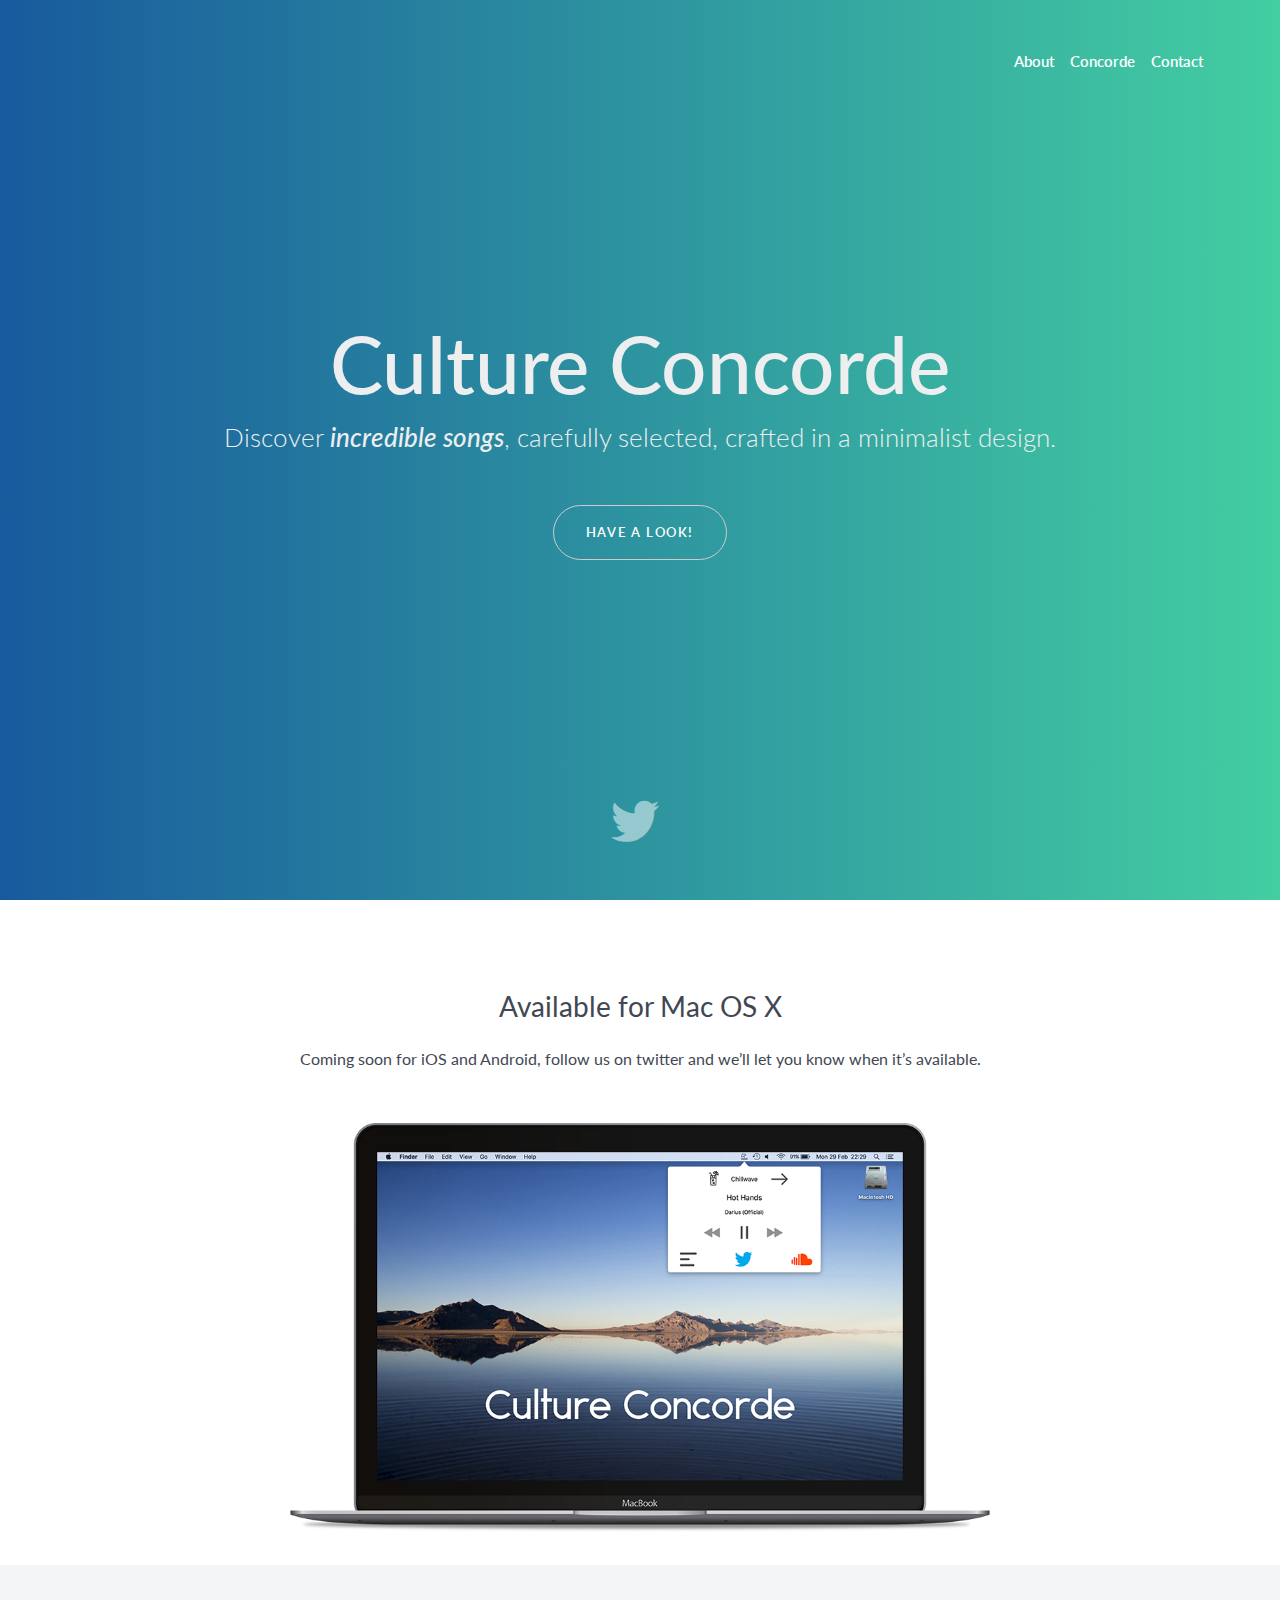
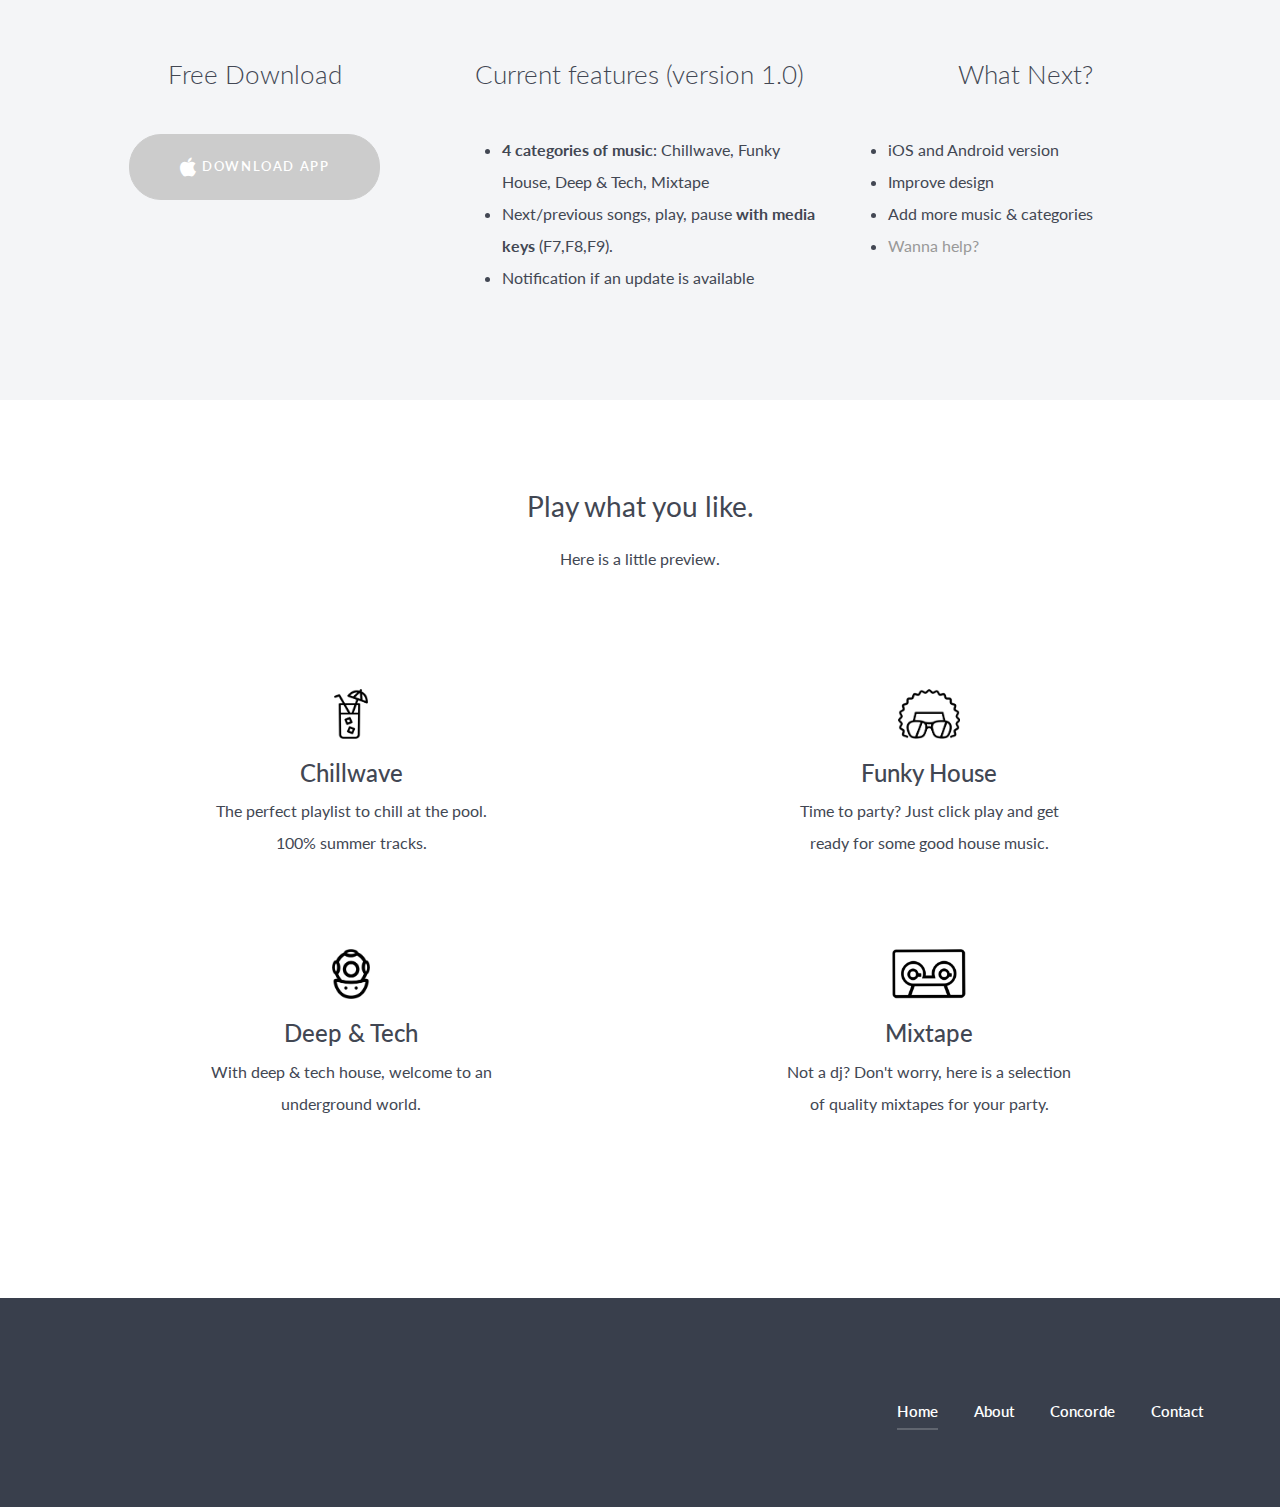
==== index.html @ 2f6b01ec "First commit" ====
<!DOCTYPE html>
<html lang="en">
  <head>
    <meta charset="utf-8">
    <meta name="viewport" content="width=device-width, initial-scale=1">
    <meta http-equiv="x-ua-compatible" content="ie=edge">
    <title>Culture Concorde: Free Music Player by Not My Fault.</title>
    <meta name="description" content="Handpicked music" />
    <meta name="keywords" content="free mac player, music, chill, house, deep house, mixtapes, osx" />
    <meta name="author" content="Pierre Bresson" />
    <link rel="stylesheet" href="css/cc.css">
    <link rel="stylesheet" href="css/style.css">    
    <link rel="stylesheet" href="fonts/font-awesome/css/font-awesome.min.css">
  </head>

  <body>
    <nav class="navbar navbar-dark bg-inverse bg-inverse-custom navbar-fixed-top">
      <div class="container">
        <a class="navbar-toggler hidden-md-up pull-right" data-toggle="collapse" href="#collapsingNavbar" aria-expanded="false" aria-controls="collapsingNavbar">
        &#9776;
        </a>
        <a class="navbar-toggler navbar-toggler-custom hidden-md-up pull-right" data-toggle="collapse" href="#collapsingMobileUser" aria-expanded="false" aria-controls="collapsingMobileUser">
        </a>
        <div id="collapsingNavbar" class="collapse navbar-toggleable-custom" role="tabpanel" aria-labelledby="collapsingNavbar">
          <ul class="nav navbar-nav pull-right">

            <li class="nav-item nav-item-toggable">
              <a class="nav-link" href="about.html">About</a>
            </li>

            <li class="nav-item nav-item-toggable">
              <a class="nav-link" href="concorde.html">Concorde</a>
            </li>

            <li class="nav-item nav-item-toggable">
              <a class="nav-link" href="contact.html">Contact</a>
            </li>

          </ul>
        </div>
    </nav>

    <header class="jumbotron home-jumbo bg-inverse text-center center-vertically" role="banner">
      <div class="container">
        <h1 class="display-3">Culture Concorde</h1>
        <h2 class="m-b-lg">Discover <em>incredible songs</em>, carefully selected, crafted in a minimalist design.</h2>
        <a class="btn btn-secondary-outline m-b-md" href="#intro" role="button">Have a look!</a>
        <ul class="list-inline social-share">
          <li><a class="nav-link" href="https://twitter.com/CultureConcorde" target="_blank"><span class="icon-twitter"></span></a></li>
        </ul>
      </div>
    </header>

    <section id="intro" class="section-intro text-center hidden-overflow">
      <div class="container">
        <h3>Available for Mac OS X</h3>
        <p>Coming soon for iOS and Android, follow us on twitter and we’ll let you know when it’s available.</p>
        <br>
        <img src="img/mock.png" alt="iPad mock" width="700" class="img-responsive center-block">
        </br>
      </div>
    </section>

    <section class="bg-faded section-features">
      <div class="container">
        <div class="row">
          <div class="col-md-4 text-center">
            <h2>Free Download</h2>
            <br>
            <a class="btn btn-secondary-outline-download m-b-md" href="app.zip" role="button"></span><i class="fa fa-apple"></i>Download App</a>
          </div>
          <div class="col-md-4">
            <h2 class="text-center">Current features (version 1.0)</h2>
            <br>
            <ul>
              <li><b>4 categories of music</b>: Chillwave, Funky House, Deep & Tech, Mixtape</li>
              <li>Next/previous songs, play, pause <b>with media keys</b> (F7,F8,F9).</li>
              <li>Notification if an update is available</li>
            </ul>
          </div>
          <div class="col-md-4">
            <h2 class="text-center">What Next?</h2>
            <br>
            <ul>
              <li>iOS and Android version</li>
              <li>Improve design</li>
              <li>Add more music & categories</li>
              <li><a href="contact.html">Wanna help?</a></li>
            </ul>
          </div>
        </div>
      </div>
    </section>

    <section class="section-text">
      <div class="container text-center">
        <h3>Play what you like.</h3>
        <p>Here is a little preview.</p>
        <div class="row p-y-lg text-center">

          <div class="col-md-6">
            <div class="category">
            	<img src="img/chill.png" height="50" class="center-block category-image">
        			<h4>Chillwave</h4>
        			<p>
              The perfect playlist to chill at the pool. 100% summer tracks.
        			</p>
            </div>
          </div>

          <div class="col-md-6">
            <div class="category">
            	<img src="img/funky.png" height="50" class="center-block category-image">
        			<h4>Funky House</h4>
        			<p>
              Time to party? Just click play and get ready for some good house music.
        			</p>
              </div>
          </div>

          <div class="col-md-6">
            <div class="category">
            	<img src="img/deep.png" height="50" class="center-block category-image">
        			<h4>Deep & Tech</h4>
        			<p>
              With deep & tech house, welcome to an underground world.
        			</p>
            </div>
          </div>

          <div class="col-md-6">
            <div class="category">
            	<img src="img/mixtape.png" height="50" class="center-block category-image">
        			<h4>Mixtape</h4>
        			<p>
              Not a dj? Don't worry, here is a selection of quality mixtapes for your party. 
        			</p>
            </div>
          </div>   

        </div>
      </div>
    </section>


    <footer class="section-footer bg-inverse" role="contentinfo">
      <div class="container">
        <div class="row">
          <div class="col-md-6 col-lg-5">
          </div>
          <div class="col-md-6 col-lg-7">
            <ul class="list-inline m-b-0">
              <li class="active"><a href="#">Home</a></li>
              <li><a href="about.html">About</a></li>
              <li><a href="concorde.html">Concorde</a></li>
              <li><a href="contact.html">Contact</a></li>
            </ul>
          </div>
        </div>
      </div>
    </footer>

    <script src="https://ajax.googleapis.com/ajax/libs/jquery/2.1.4/jquery.min.js"></script>
    <script src="js/soundmanager/soundmanager2-jsmin.js"></script>
    <script src="js/peakPlayer.js"></script>
    <script src="js/script.js"></script>
  </body>
</html>
---- css/style.css ----
a {
  color: #999;
}

.btn-secondary-outline-download {
    color: #fff;
    background-color: #ccc;
    border-color: #ccc;
}

.btn-secondary-outline-contact:focus,
.btn-secondary-outline-contact:active,
.btn-secondary-outline-contact:hover,
.btn-secondary-outline-contact {
    color: #fff;
    background-color: #43cea2;
    border-color: #43cea2;
}

.category{
  width: 300px;
  margin: auto;
  margin-top: 50px;
  margin-bottom: 40px;
}

.category-image{
  margin-bottom: 20px;
}

.home-jumbo {
  background: #43cea2; /* fallback for old browsers */
  background: -webkit-linear-gradient(to left, #43cea2 , #185a9d); /* Chrome 10-25, Safari 5.1-6 */
  background: linear-gradient(to left, #43cea2 , #185a9d); /* W3C, IE 10+/ Edge, Firefox 16+, Chrome 26+, Opera 12+, Safari 7+ */
}

.logo {
  margin-top: 0.5rem;
  font-size: 25px;
  font-weight: 200;
}

.head-concorde {
	margin: 100px 0px 0px 0px;
}

.head-about {
  margin-top: 150px;
  margin-bottom: 80px;
}

.head-about-text {
  margin-top: 70px;
}

.section-about {
  padding-top: 100px;
  padding-bottom: 100px;
}

.col-md-9 {
	padding-left: 0px;
	padding-right: 0px;
}

.col-md-12 {
	padding-left: 0px;
	padding-right: 0px;
}
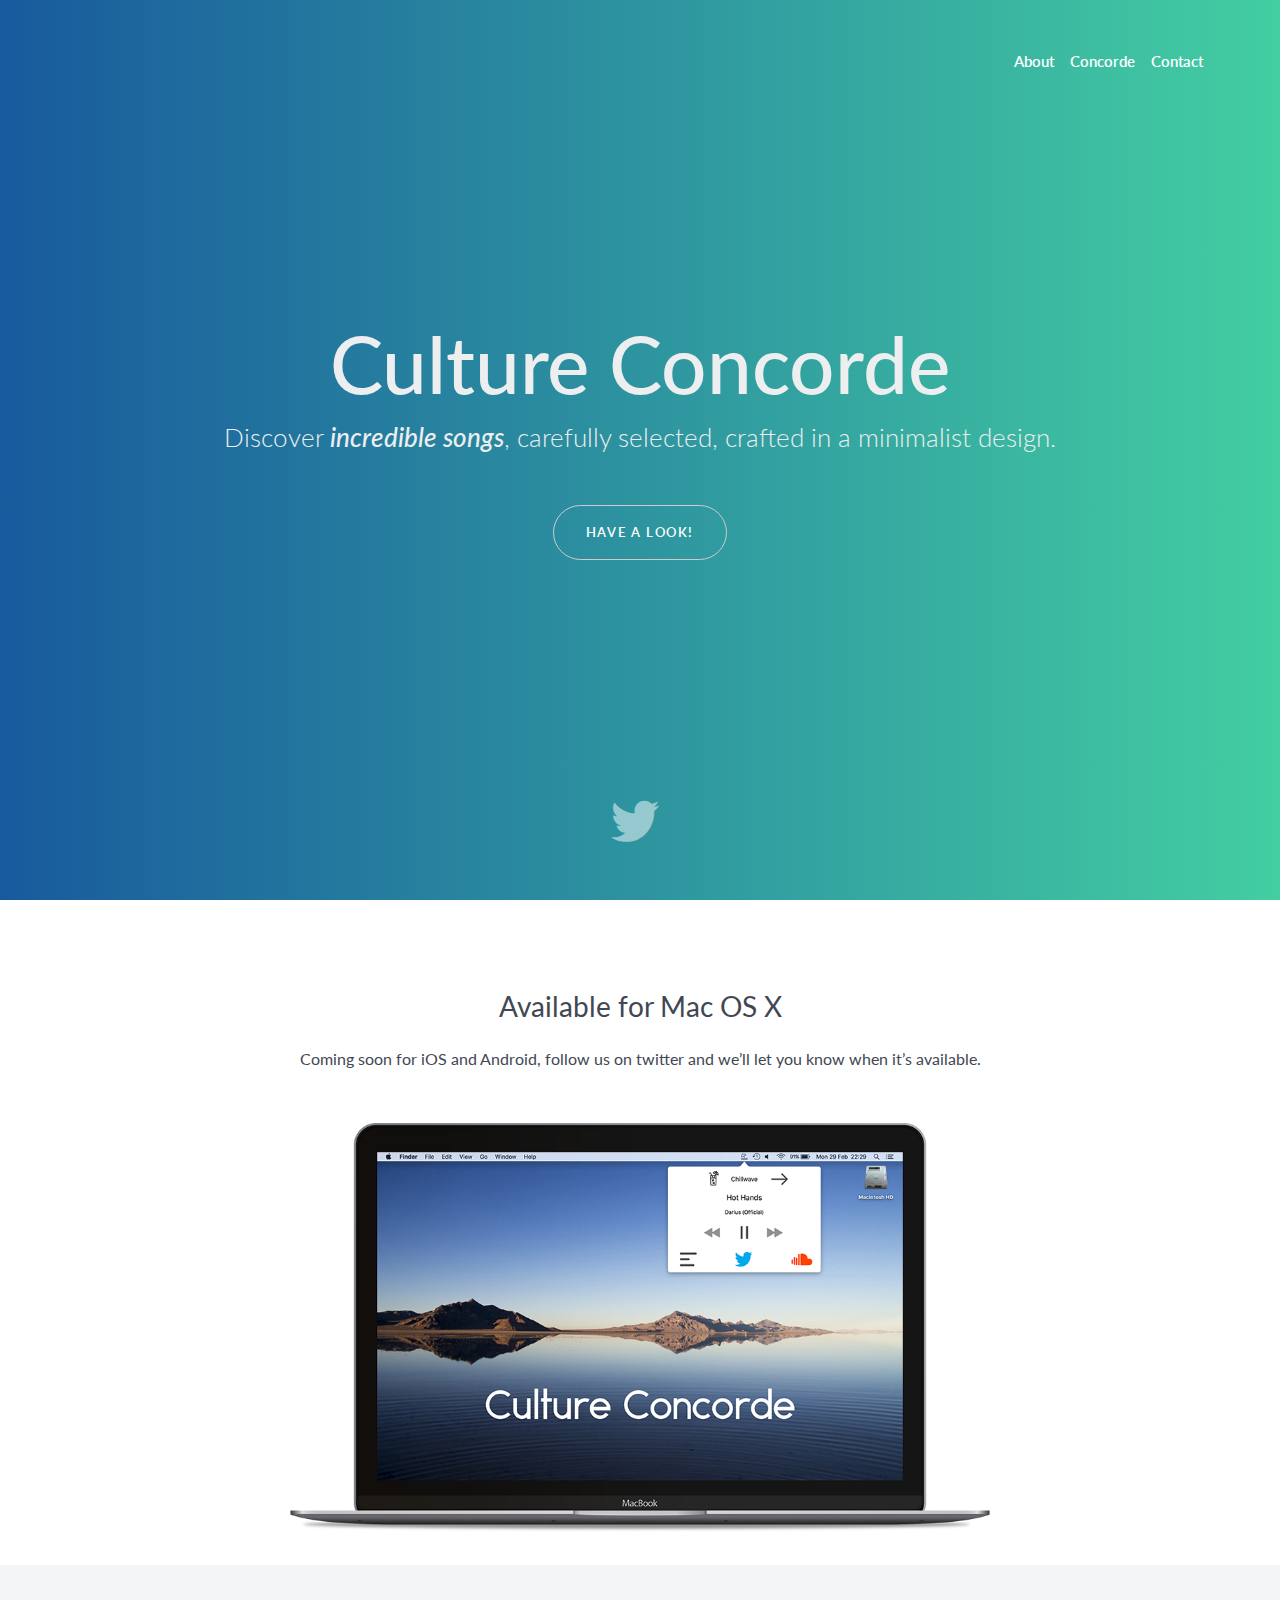
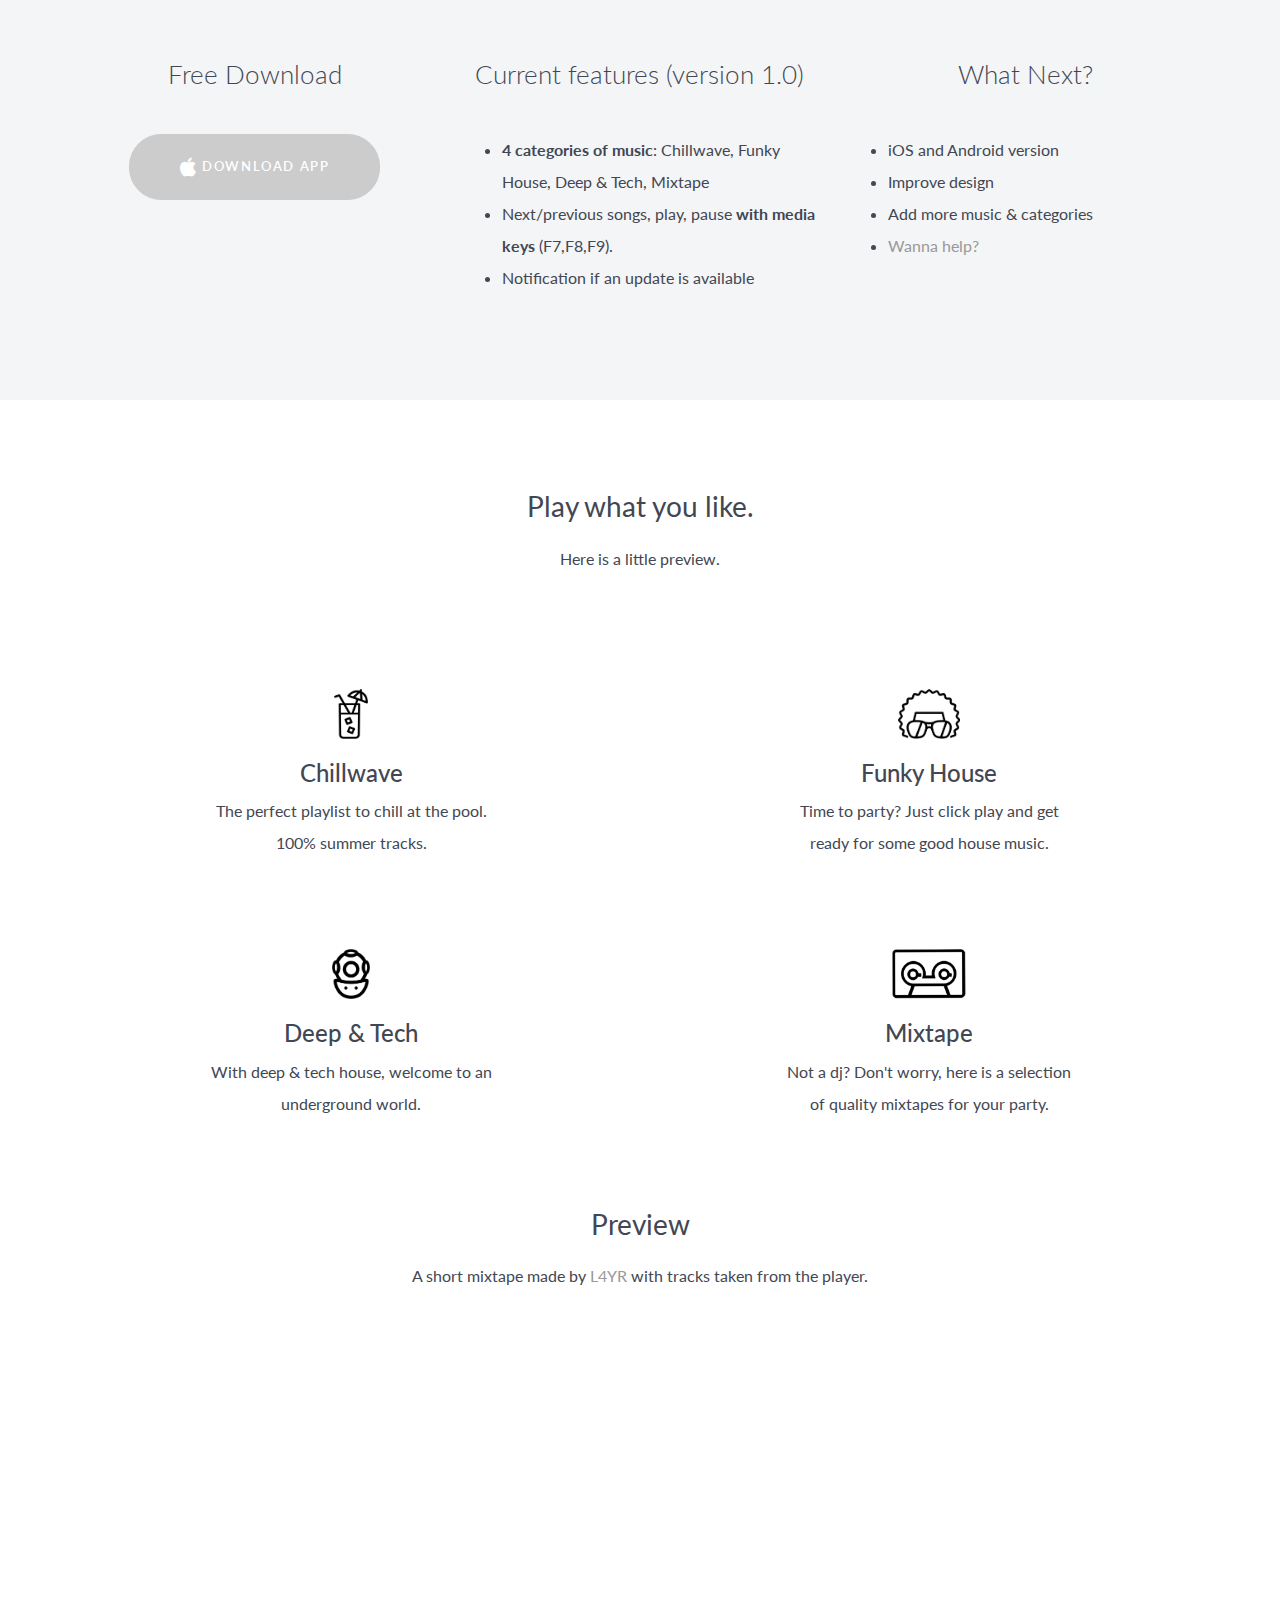
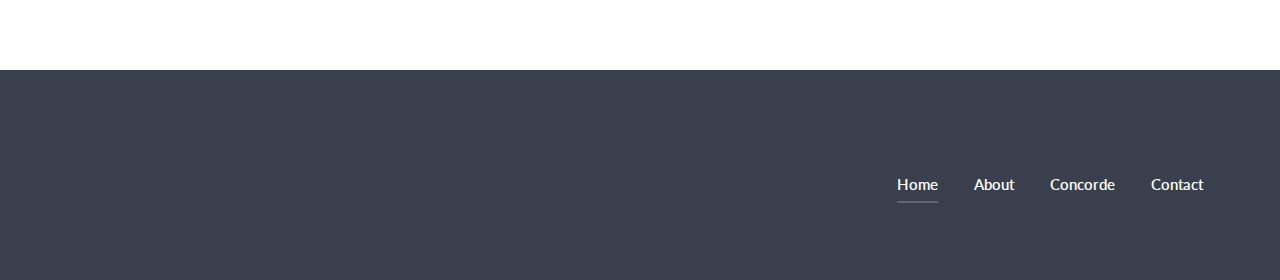
==== commit 3807204d: "add mixtape to index.html" ====
--- a/index.html
+++ b/index.html
@@ -9,7 +9,7 @@
     <meta name="keywords" content="free mac player, music, chill, house, deep house, mixtapes, osx" />
     <meta name="author" content="Pierre Bresson" />
     <link rel="stylesheet" href="css/cc.css">
-    <link rel="stylesheet" href="css/style.css">    
+    <link rel="stylesheet" href="css/style.css">
     <link rel="stylesheet" href="fonts/font-awesome/css/font-awesome.min.css">
   </head>
 
@@ -133,11 +133,18 @@
             	<img src="img/mixtape.png" height="50" class="center-block category-image">
         			<h4>Mixtape</h4>
         			<p>
-              Not a dj? Don't worry, here is a selection of quality mixtapes for your party. 
+              Not a dj? Don't worry, here is a selection of quality mixtapes for your party.
         			</p>
             </div>
-          </div>   
+          </div>
 
+        </div>
+      </div>
+      <div class="container text-center">
+        <h3>Preview</h3>
+        <p>A short mixtape made by <a href="https://soundcloud.com/faboulous-faaab" target="_blank">L4YR</a> with tracks taken from the player.</p>
+        <div class="row p-y-lg text-center">
+          <iframe width="100%" height="166" scrolling="no" frameborder="no" src="https://w.soundcloud.com/player/?url=https%3A//api.soundcloud.com/tracks/296660681&amp;color=ff5500&amp;auto_play=false&amp;hide_related=false&amp;show_comments=true&amp;show_user=true&amp;show_reposts=false"></iframe>
         </div>
       </div>
     </section>
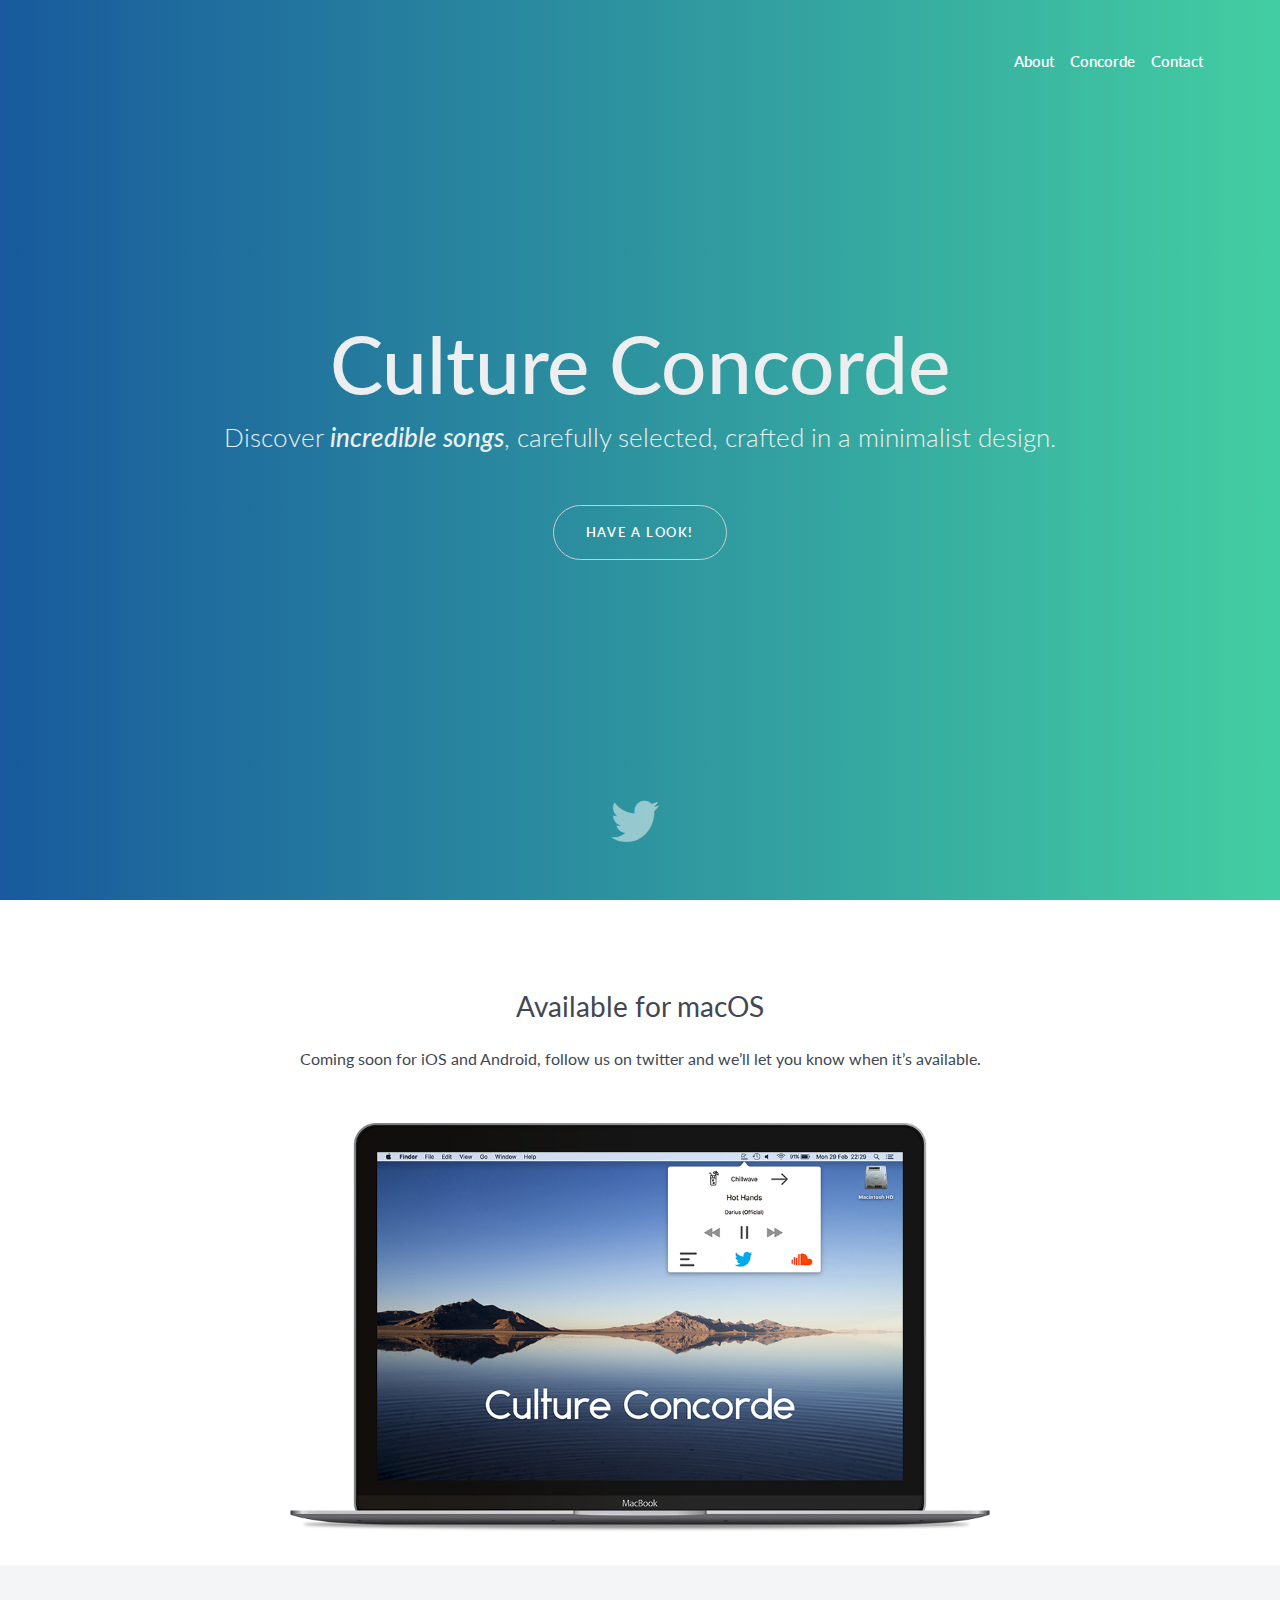
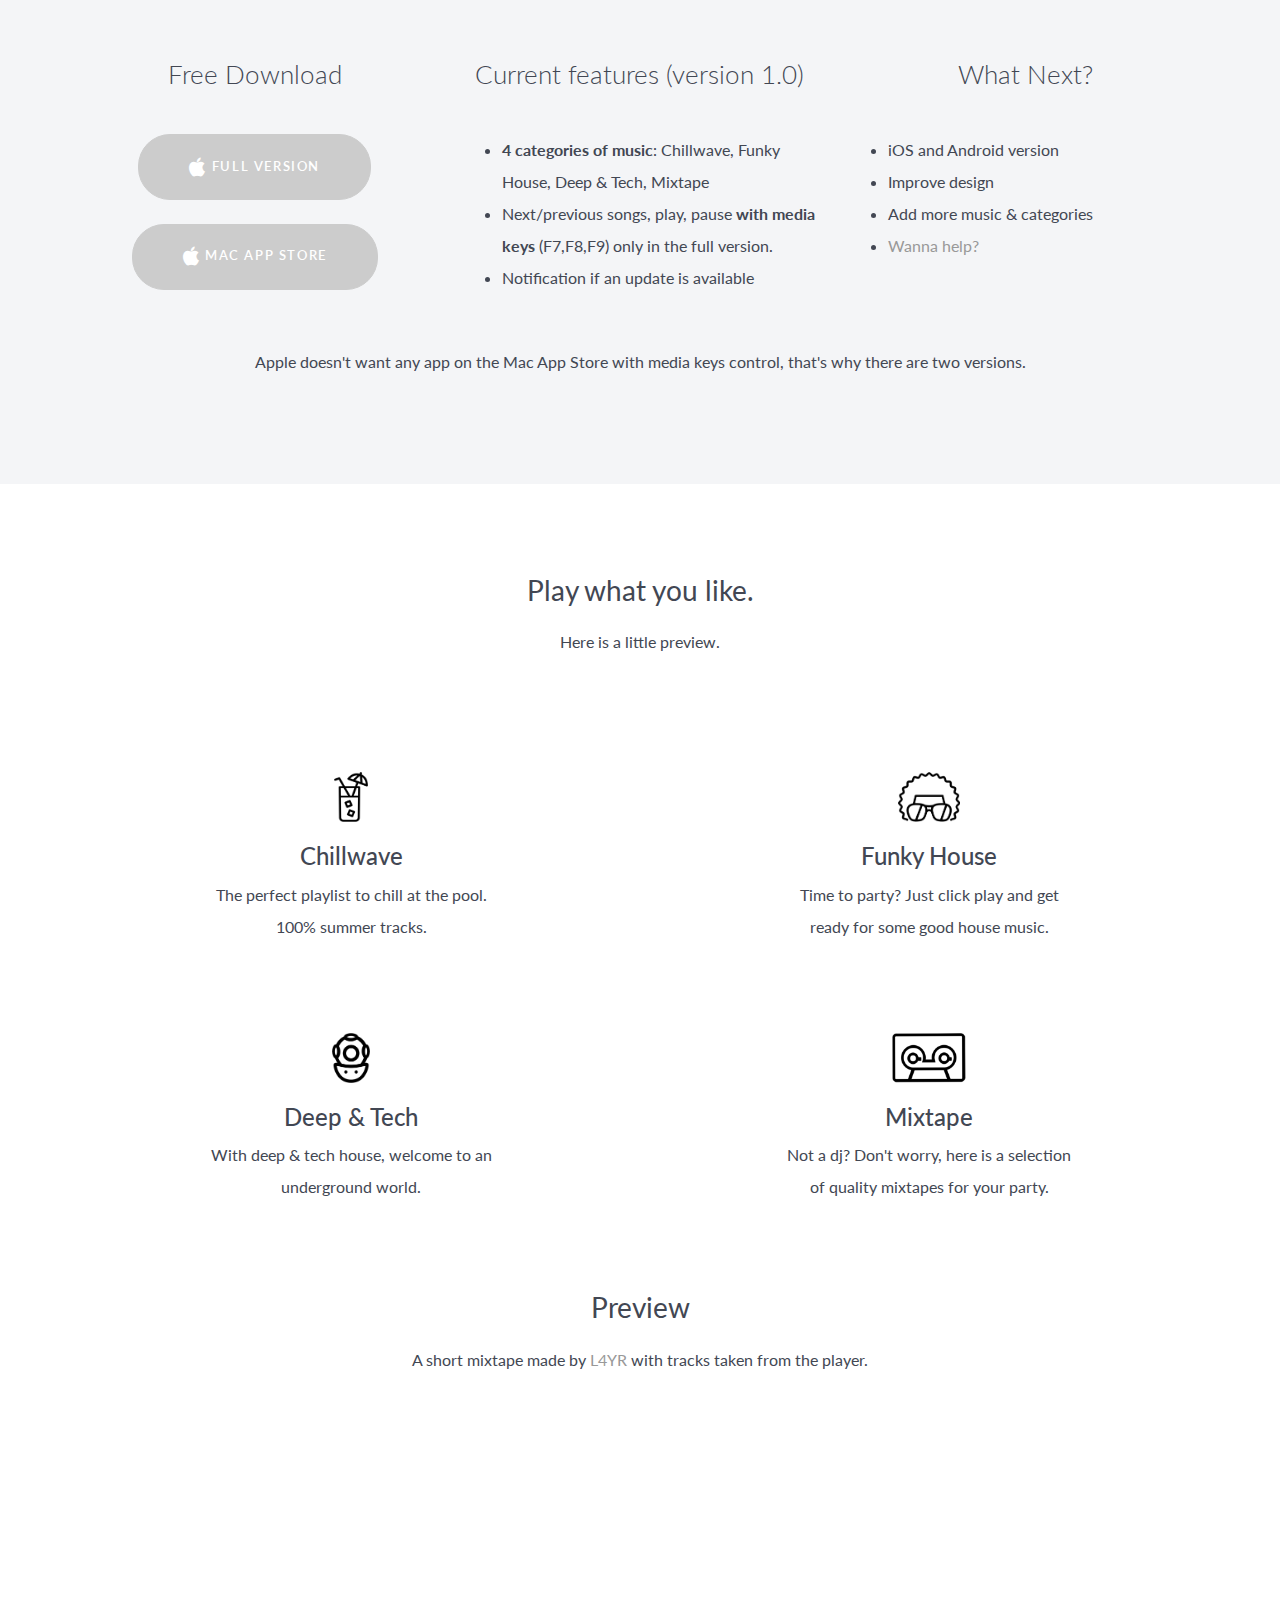
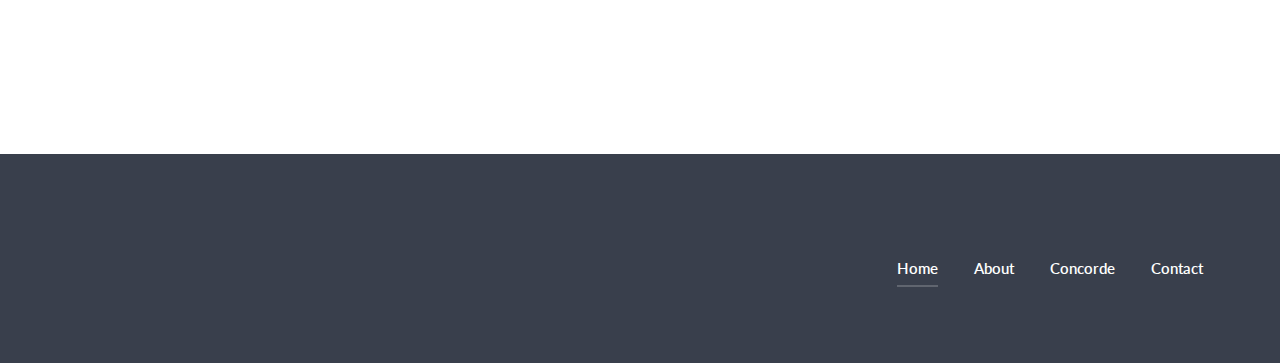
==== commit b38bcf6f: "display two versions for macOS" ====
--- a/index.html
+++ b/index.html
@@ -4,9 +4,9 @@
     <meta charset="utf-8">
     <meta name="viewport" content="width=device-width, initial-scale=1">
     <meta http-equiv="x-ua-compatible" content="ie=edge">
-    <title>Culture Concorde: Free Music Player by Not My Fault.</title>
+    <title>Culture Concorde: Discover incredible songs, carefully selected, crafted in a minimalist design.</title>
     <meta name="description" content="Handpicked music" />
-    <meta name="keywords" content="free mac player, music, chill, house, deep house, mixtapes, osx" />
+    <meta name="keywords" content="free music player, free, music, player, chill, house, deep house, mixtapes, macOS, iOS, Android, hip-hop, US" />
     <meta name="author" content="Pierre Bresson" />
     <link rel="stylesheet" href="css/cc.css">
     <link rel="stylesheet" href="css/style.css">
@@ -44,7 +44,7 @@
       <div class="container">
         <h1 class="display-3">Culture Concorde</h1>
         <h2 class="m-b-lg">Discover <em>incredible songs</em>, carefully selected, crafted in a minimalist design.</h2>
-        <a class="btn btn-secondary-outline m-b-md" href="#intro" role="button">Have a look!</a>
+        <a class="btn btn-secondary-outline m-b-md scrollTo" href="#intro" role="button">Have a look!</a>
         <ul class="list-inline social-share">
           <li><a class="nav-link" href="https://twitter.com/CultureConcorde" target="_blank"><span class="icon-twitter"></span></a></li>
         </ul>
@@ -53,7 +53,7 @@
 
     <section id="intro" class="section-intro text-center hidden-overflow">
       <div class="container">
-        <h3>Available for Mac OS X</h3>
+        <h3>Available for macOS</h3>
         <p>Coming soon for iOS and Android, follow us on twitter and we’ll let you know when it’s available.</p>
         <br>
         <img src="img/mock.png" alt="iPad mock" width="700" class="img-responsive center-block">
@@ -67,14 +67,15 @@
           <div class="col-md-4 text-center">
             <h2>Free Download</h2>
             <br>
-            <a class="btn btn-secondary-outline-download m-b-md" href="app.zip" role="button"></span><i class="fa fa-apple"></i>Download App</a>
+            <a class="btn btn-secondary-outline-download m-b-md" href="app.zip" role="button"></span><i class="fa fa-apple"></i>Full Version</a>
+            <a class="btn btn-secondary-outline-download m-b-md" href="https://itunes.apple.com/us/app/culture-concorde/id1088330492?ls=1&mt=12" role="button"></span><i class="fa fa-apple"></i>Mac App Store</a>
           </div>
           <div class="col-md-4">
             <h2 class="text-center">Current features (version 1.0)</h2>
             <br>
             <ul>
               <li><b>4 categories of music</b>: Chillwave, Funky House, Deep & Tech, Mixtape</li>
-              <li>Next/previous songs, play, pause <b>with media keys</b> (F7,F8,F9).</li>
+              <li>Next/previous songs, play, pause <b>with media keys</b> (F7,F8,F9) only in the full version.</li>
               <li>Notification if an update is available</li>
             </ul>
           </div>
@@ -87,6 +88,12 @@
               <li>Add more music & categories</li>
               <li><a href="contact.html">Wanna help?</a></li>
             </ul>
+          </div>
+        </div>
+        <div class="row">
+          <div class="col-md-12 text-center">
+            <br>
+            <p>Apple doesn't want any app on the Mac App Store with media keys control, that's why there are two versions.</p>
           </div>
         </div>
       </div>
@@ -166,10 +173,19 @@
         </div>
       </div>
     </footer>
-
     <script src="https://ajax.googleapis.com/ajax/libs/jquery/2.1.4/jquery.min.js"></script>
     <script src="js/soundmanager/soundmanager2-jsmin.js"></script>
     <script src="js/peakPlayer.js"></script>
     <script src="js/script.js"></script>
+    <script>
+    $(document).ready(function() {
+      $('.scrollTo').click( function() { // Au clic sur un élément
+        var page = $(this).attr('href'); // Page cible
+        var speed = 750; // Durée de l'animation (en ms)
+        $('html, body').animate( { scrollTop: $(page).offset().top }, speed ); // Go
+        return false;
+      });
+    });
+    </script>
   </body>
 </html>
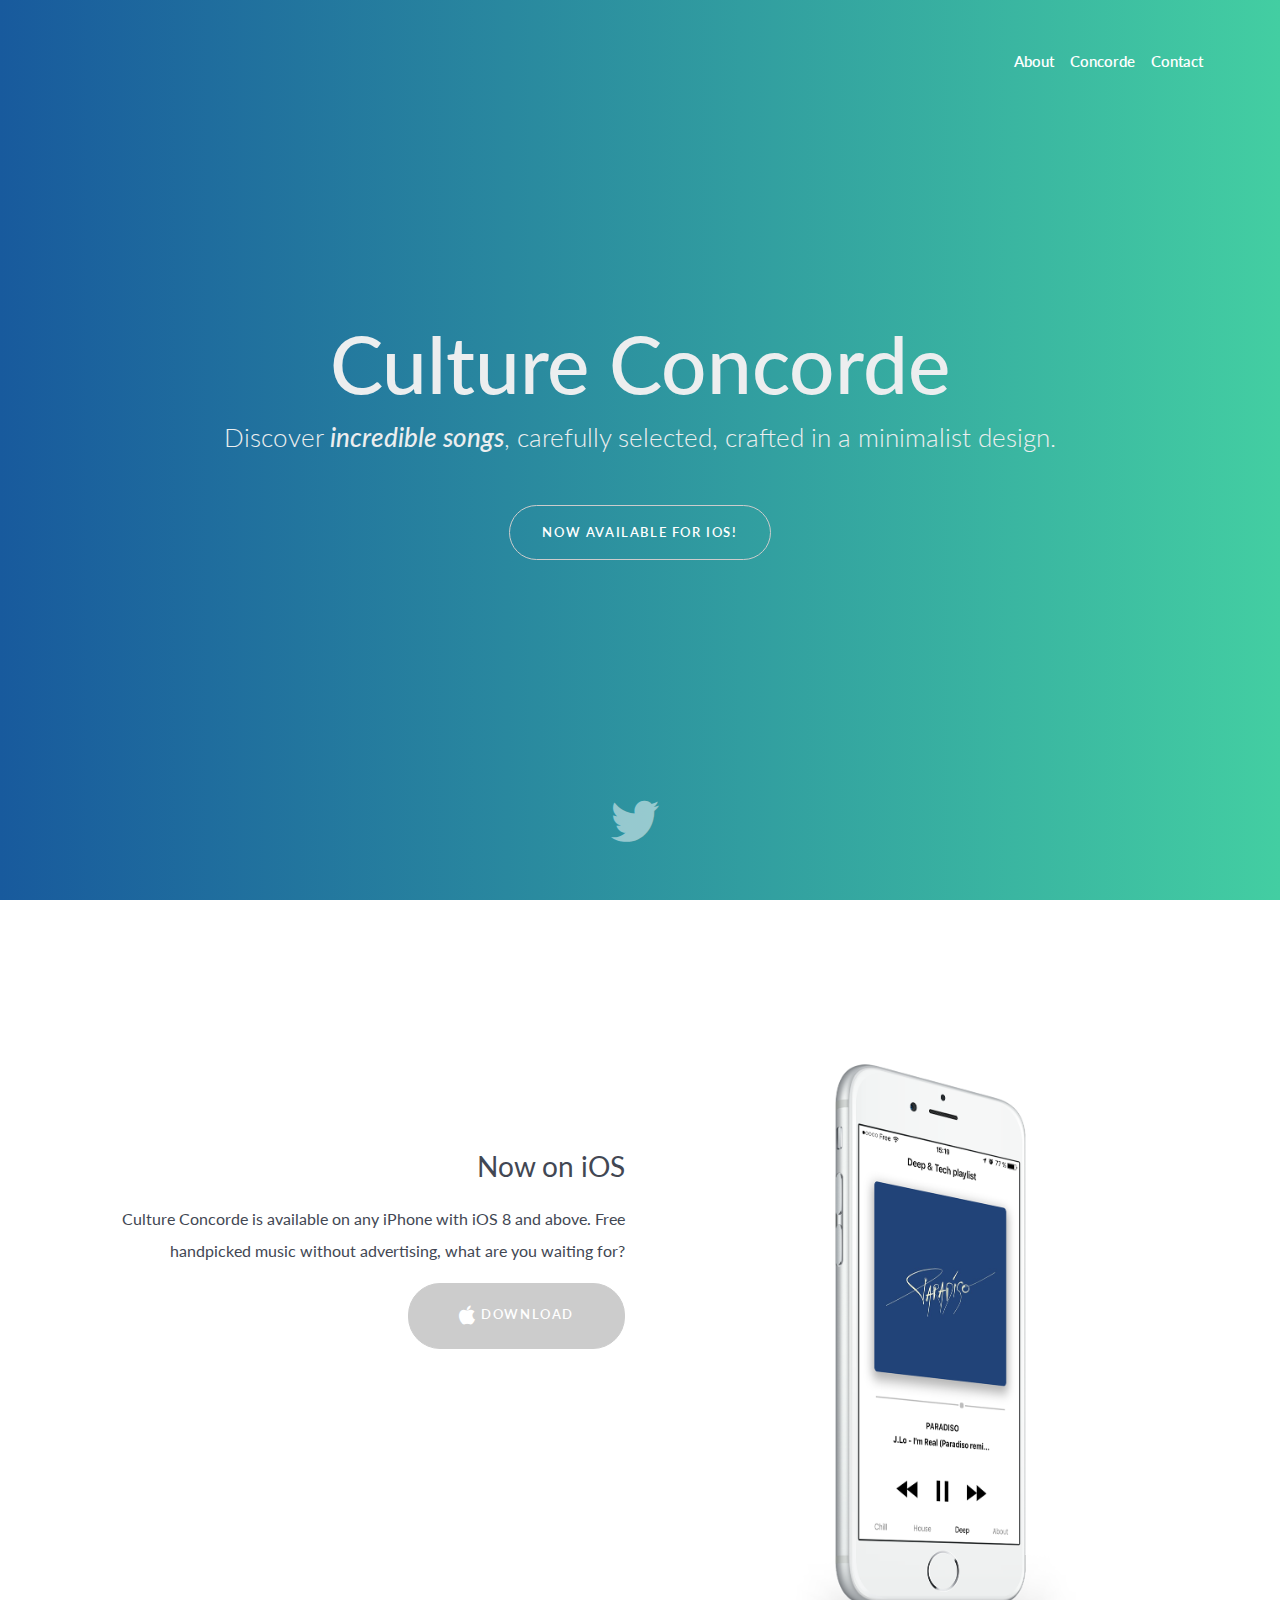
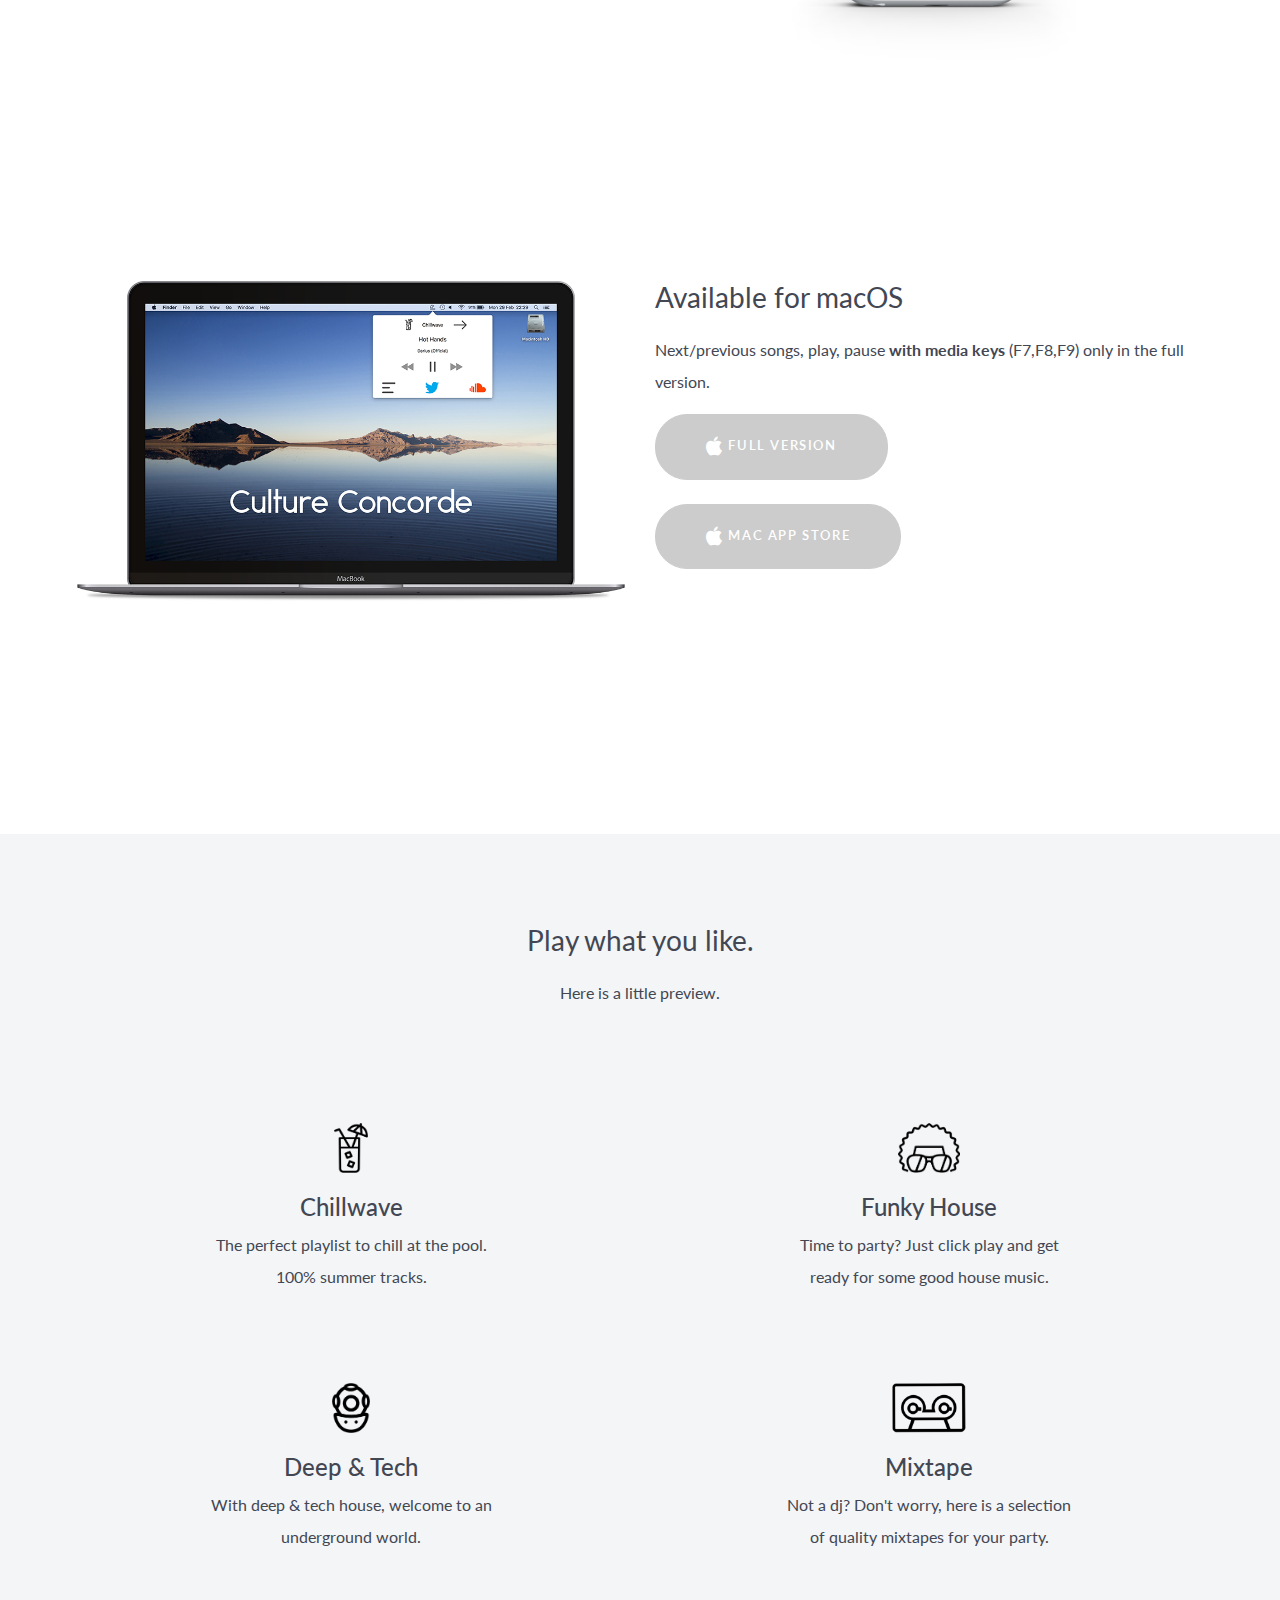
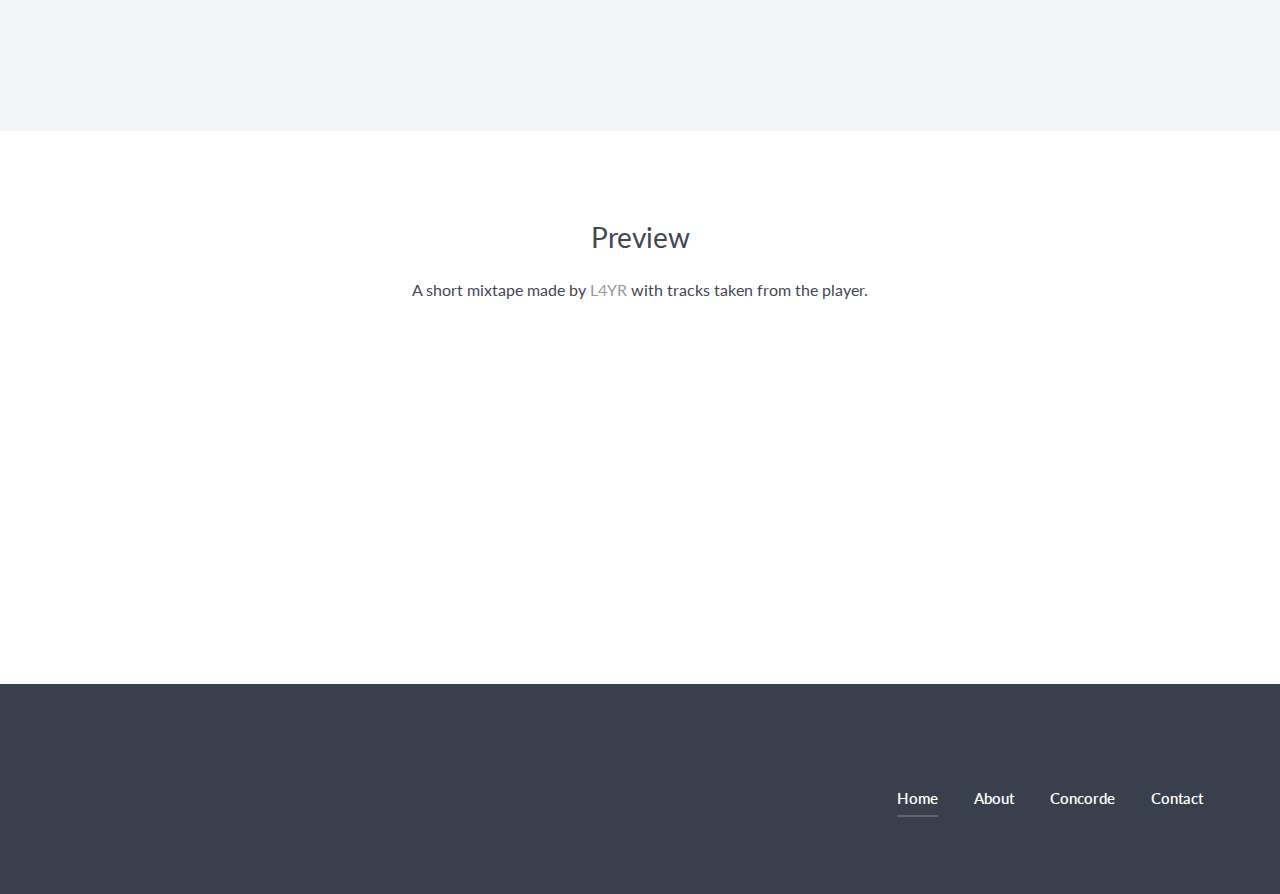
==== commit 204ace81: "DEPRECATED" ====
--- a/index.html
+++ b/index.html
@@ -44,62 +44,49 @@
       <div class="container">
         <h1 class="display-3">Culture Concorde</h1>
         <h2 class="m-b-lg">Discover <em>incredible songs</em>, carefully selected, crafted in a minimalist design.</h2>
-        <a class="btn btn-secondary-outline m-b-md scrollTo" href="#intro" role="button">Have a look!</a>
+        <a class="btn btn-secondary-outline m-b-md scrollTo" href="#intro" role="button">Now available for iOS!</a>
         <ul class="list-inline social-share">
           <li><a class="nav-link" href="https://twitter.com/CultureConcorde" target="_blank"><span class="icon-twitter"></span></a></li>
         </ul>
       </div>
     </header>
 
-    <section id="intro" class="section-intro text-center hidden-overflow">
-      <div class="container">
-        <h3>Available for macOS</h3>
-        <p>Coming soon for iOS and Android, follow us on twitter and we’ll let you know when it’s available.</p>
-        <br>
-        <img src="img/mock.png" alt="iPad mock" width="700" class="img-responsive center-block">
-        </br>
-      </div>
-    </section>
-
-    <section class="bg-faded section-features">
+    <section id="intro" class="section-iphone hidden-overflow">
       <div class="container">
         <div class="row">
-          <div class="col-md-4 text-center">
-            <h2>Free Download</h2>
+          <div class="col-md-6 text-right form-inline text-iphone">
+            <h3>Now on iOS</h3>
+            <p>Culture Concorde is available on any iPhone with iOS 8 and above. Free handpicked music without advertising, what are you waiting for? </p>
+            <a class="btn btn-secondary-outline-download m-b-md" href="https://itunes.apple.com/us/app/culture-concorde/id1212137530?ls=1&mt=8" role="button"></span><i class="fa fa-apple"></i>Download</a>
             <br>
-            <a class="btn btn-secondary-outline-download m-b-md" href="app.zip" role="button"></span><i class="fa fa-apple"></i>Full Version</a>
-            <a class="btn btn-secondary-outline-download m-b-md" href="https://itunes.apple.com/us/app/culture-concorde/id1088330492?ls=1&mt=12" role="button"></span><i class="fa fa-apple"></i>Mac App Store</a>
           </div>
-          <div class="col-md-4">
-            <h2 class="text-center">Current features (version 1.0)</h2>
-            <br>
-            <ul>
-              <li><b>4 categories of music</b>: Chillwave, Funky House, Deep & Tech, Mixtape</li>
-              <li>Next/previous songs, play, pause <b>with media keys</b> (F7,F8,F9) only in the full version.</li>
-              <li>Notification if an update is available</li>
-            </ul>
-          </div>
-          <div class="col-md-4">
-            <h2 class="text-center">What Next?</h2>
-            <br>
-            <ul>
-              <li>iOS and Android version</li>
-              <li>Improve design</li>
-              <li>Add more music & categories</li>
-              <li><a href="contact.html">Wanna help?</a></li>
-            </ul>
-          </div>
-        </div>
-        <div class="row">
-          <div class="col-md-12 text-center">
-            <br>
-            <p>Apple doesn't want any app on the Mac App Store with media keys control, that's why there are two versions.</p>
+          <div class="col-md-6 text-left">
+            <img src="img/mock-iphone.png" alt="iPhone mock" width="400" class="img-responsive center-block">
           </div>
         </div>
       </div>
     </section>
 
-    <section class="section-text">
+    <section id="intro" class="section-macbook hidden-overflow">
+      <div class="container">
+        <div class="row">
+          <div class="col-md-6 text-right">
+            <img src="img/mock-macbook.png" alt="macbook mock" width="700" class="img-responsive center-block">
+            </br>
+          </div>
+          <div class="col-md-6 text-left">
+            <h3>Available for macOS</h3>
+            <p>Next/previous songs, play, pause <b>with media keys</b> (F7,F8,F9) only in the full version.</p>
+            <a class="btn btn-secondary-outline-download m-b-md" href="app.zip" role="button"></span><i class="fa fa-apple"></i>Full Version</a>
+            <br>
+            <a class="btn btn-secondary-outline-download m-b-md" href="https://itunes.apple.com/us/app/culture-concorde/id1088330492?ls=1&mt=12" role="button"></span><i class="fa fa-apple"></i>Mac App Store</a>
+            <br>
+          </div>
+        </div>
+      </div>
+    </section>
+
+    <section class="bg-faded section-text">
       <div class="container text-center">
         <h3>Play what you like.</h3>
         <p>Here is a little preview.</p>
@@ -147,6 +134,9 @@
 
         </div>
       </div>
+    </section>
+
+    <section class="section-text">
       <div class="container text-center">
         <h3>Preview</h3>
         <p>A short mixtape made by <a href="https://soundcloud.com/faboulous-faaab" target="_blank">L4YR</a> with tracks taken from the player.</p>
@@ -155,7 +145,6 @@
         </div>
       </div>
     </section>
-
 
     <footer class="section-footer bg-inverse" role="contentinfo">
       <div class="container">
@@ -174,9 +163,7 @@
       </div>
     </footer>
     <script src="https://ajax.googleapis.com/ajax/libs/jquery/2.1.4/jquery.min.js"></script>
-    <script src="js/soundmanager/soundmanager2-jsmin.js"></script>
-    <script src="js/peakPlayer.js"></script>
-    <script src="js/script.js"></script>
+    <script src="js/cc.min.js"></script>
     <script>
     $(document).ready(function() {
       $('.scrollTo').click( function() { // Au clic sur un élément
--- a/css/style.css
+++ b/css/style.css
@@ -53,6 +53,20 @@
   margin-top: 70px;
 }
 
+.section-iphone {
+  padding-top: 150px;
+  padding-bottom: 100px;
+}
+
+.text-iphone {
+  padding-top: 100px;
+}
+
+.section-macbook {
+  padding-top: 100px;
+  padding-bottom: 200px;
+}
+
 .section-about {
   padding-top: 100px;
   padding-bottom: 100px;
